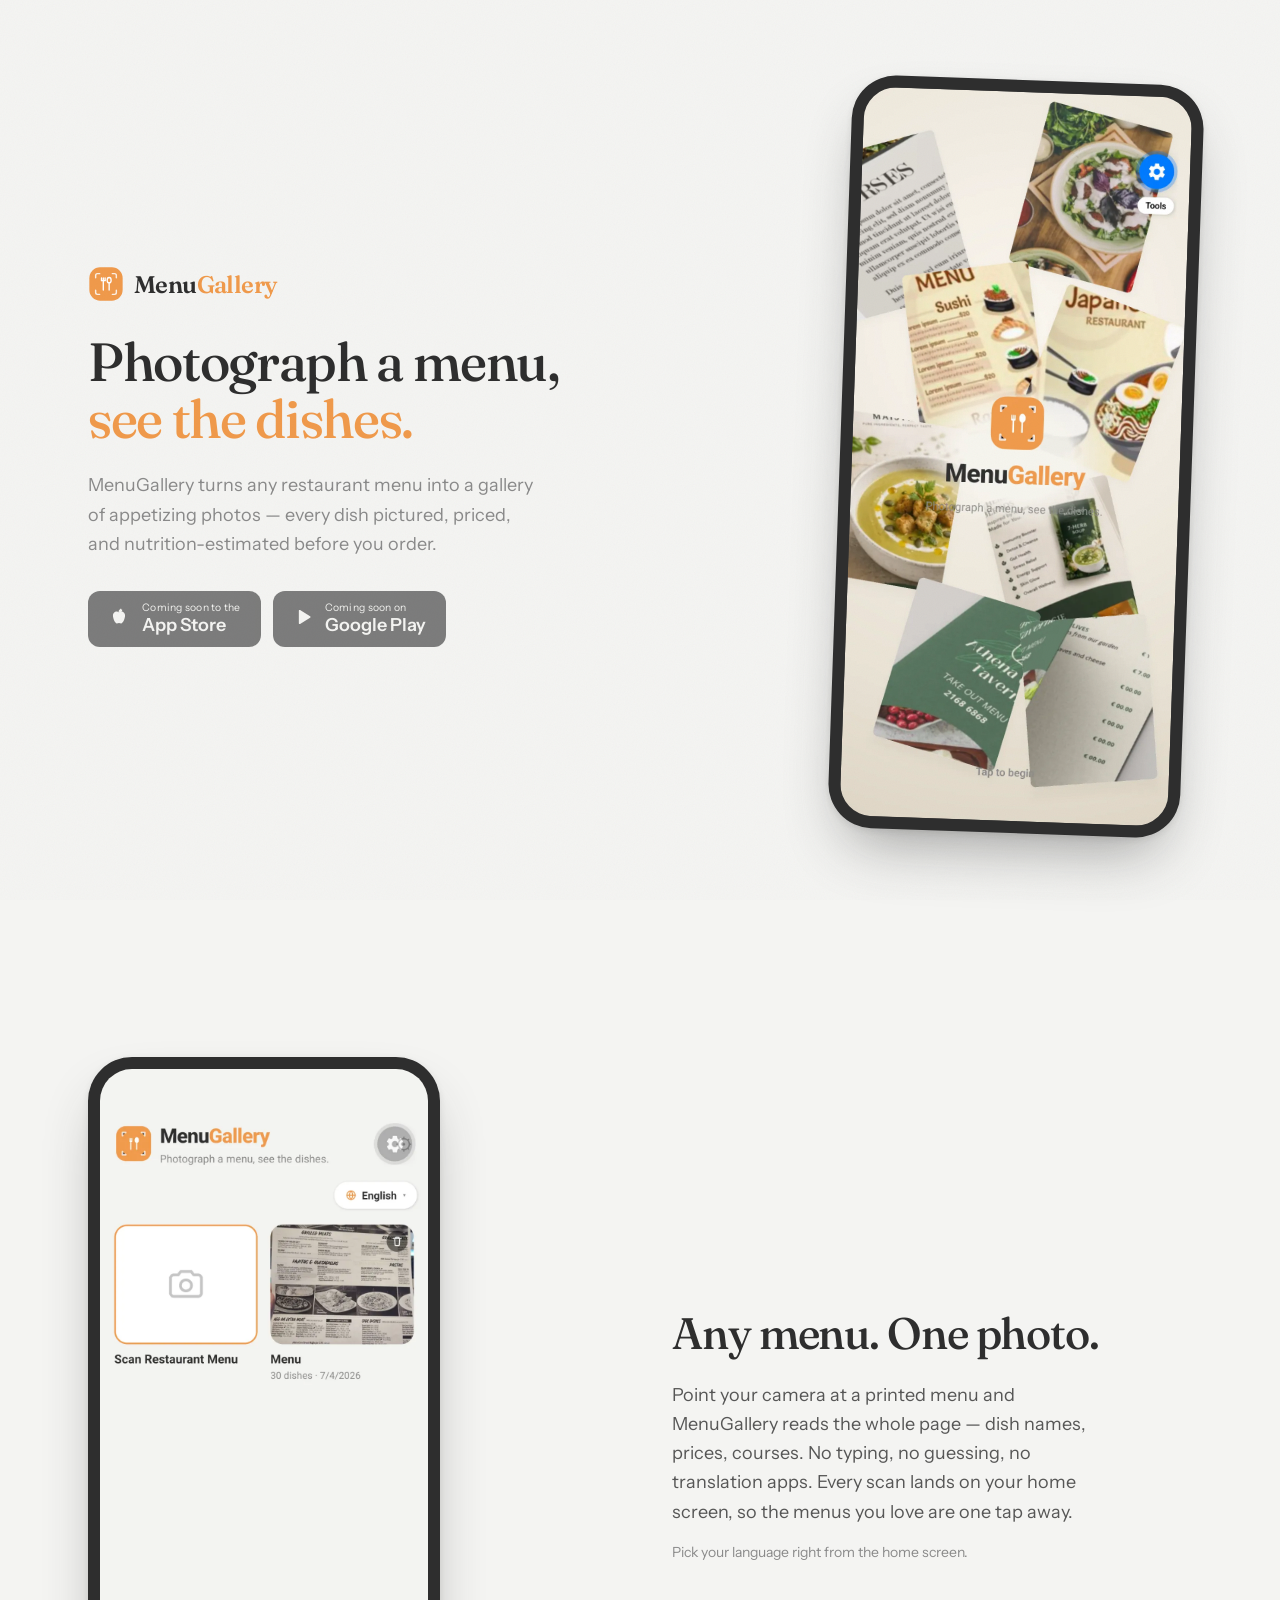
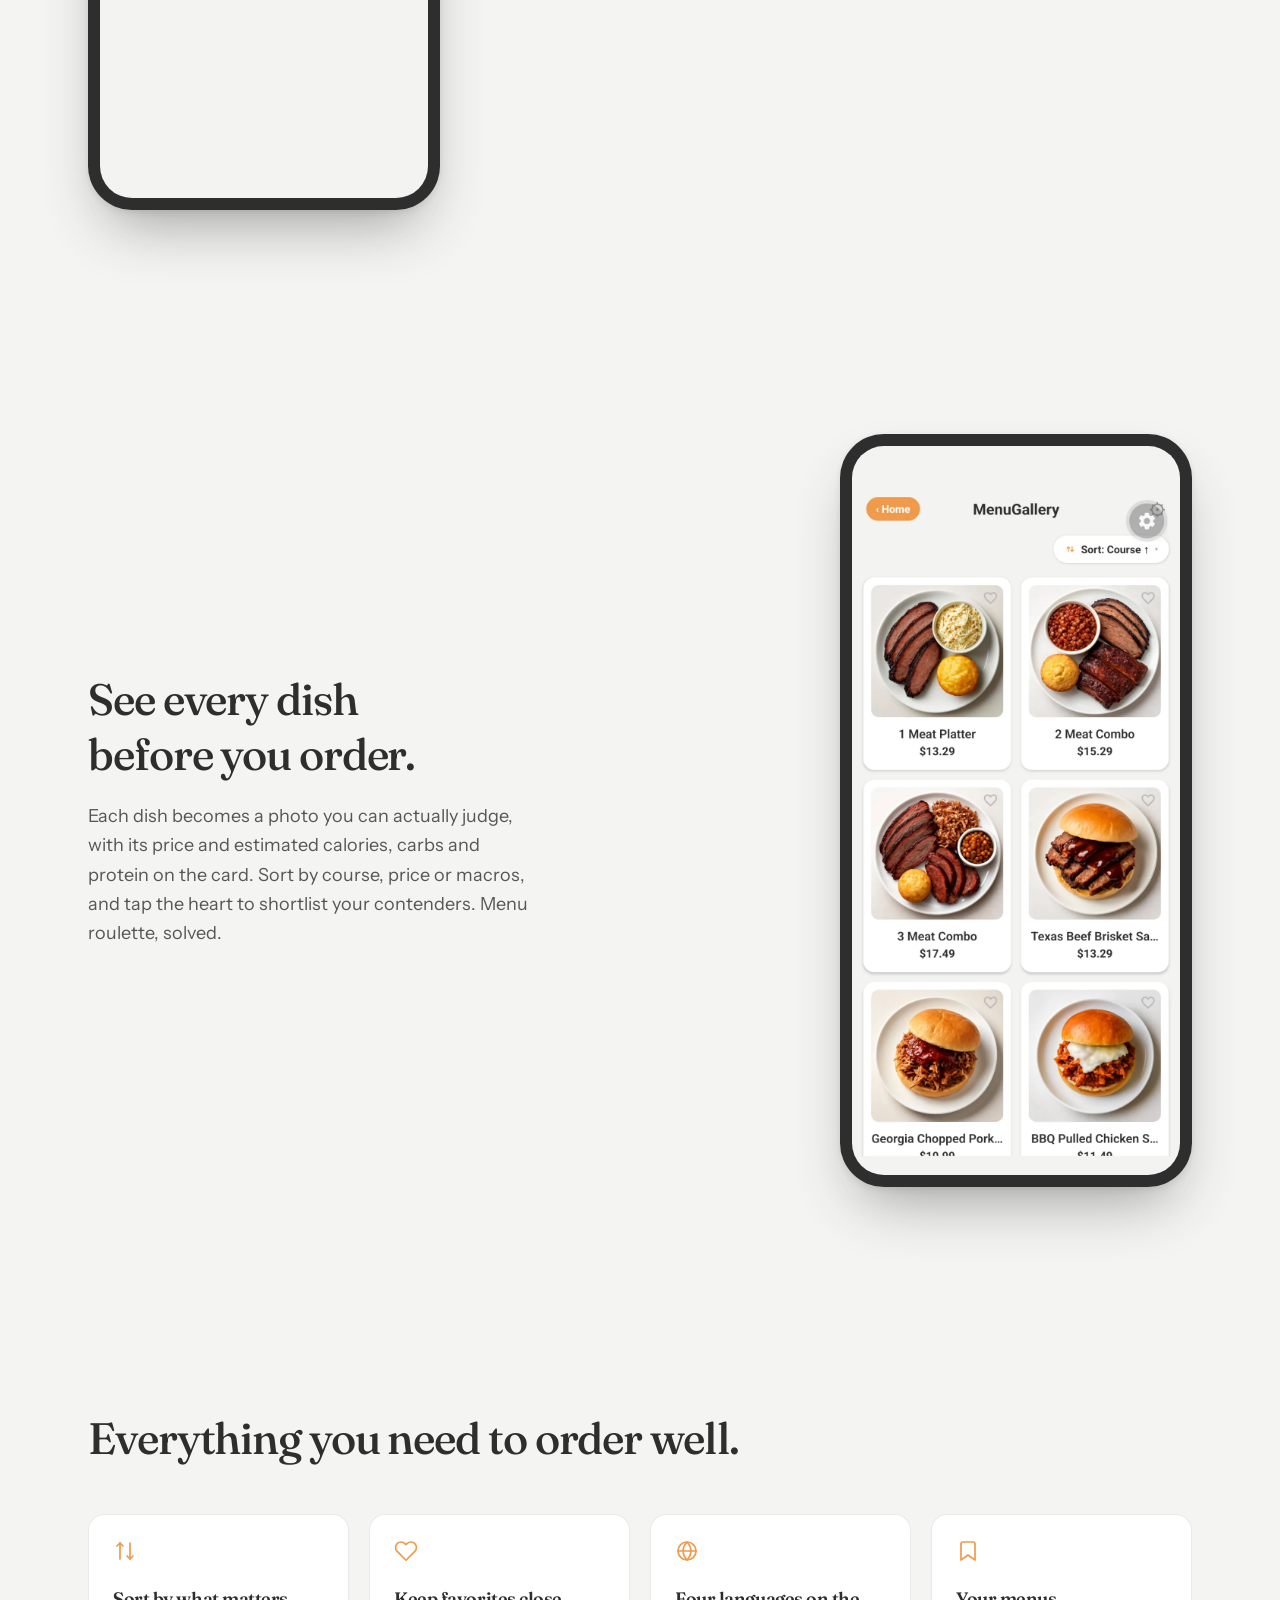
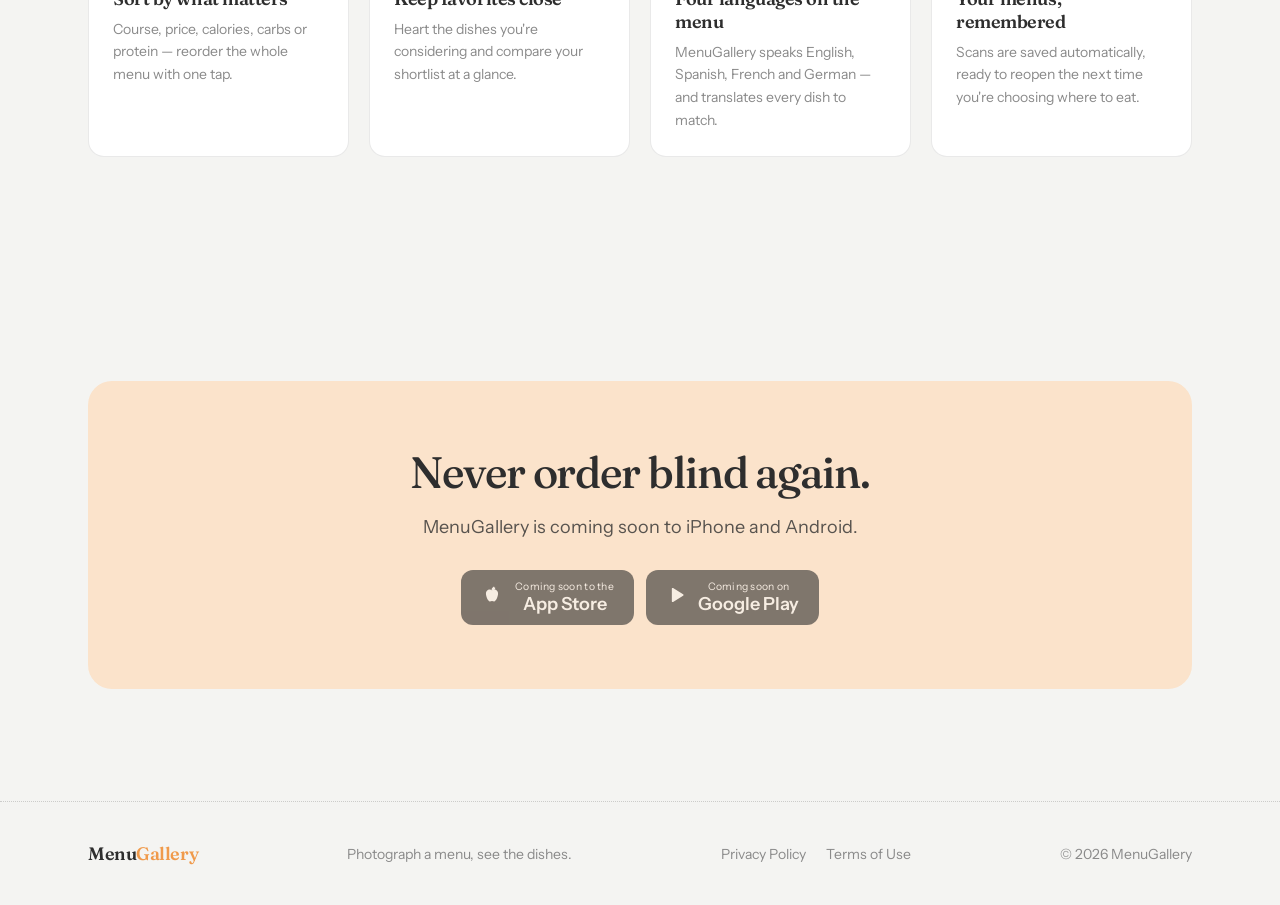
==== index.html @ e60eccbb "init" ====
<!doctype html>
<html lang="en">
<head>
<meta charset="utf-8">
<meta name="viewport" content="width=device-width, initial-scale=1">
<title>MenuGallery — Photograph a menu, see the dishes</title>
<meta name="description" content="MenuGallery reads a photo of any restaurant menu and shows every dish as an appetizing image with prices and estimated calories, carbs and protein. Sort by course, price or macros. Coming soon to the App Store and Google Play.">
<link rel="canonical" href="https://menugallery.app/">
<meta name="theme-color" content="#F4F4F2">
<meta name="color-scheme" content="light">
<link rel="icon" href="/favicon.ico" sizes="32x32">
<link rel="icon" href="/favicon.svg" type="image/svg+xml">
<link rel="apple-touch-icon" href="/apple-touch-icon.png">
<link rel="preload" href="/fonts/fraunces-latin.woff2" as="font" type="font/woff2" crossorigin>
<link rel="preload" href="/fonts/instrument-sans-latin.woff2" as="font" type="font/woff2" crossorigin>
<link rel="stylesheet" href="/styles.css">
<meta property="og:site_name" content="MenuGallery">
<meta property="og:type" content="website">
<meta property="og:locale" content="en_US">
<meta property="og:title" content="MenuGallery — Photograph a menu, see the dishes">
<meta property="og:description" content="MenuGallery reads a photo of any restaurant menu and shows every dish as an appetizing image with prices and estimated calories, carbs and protein. Sort by course, price or macros. Coming soon to the App Store and Google Play.">
<meta property="og:url" content="https://menugallery.app/">
<meta property="og:image" content="https://menugallery.app/og-image.png">
<meta property="og:image:width" content="1200">
<meta property="og:image:height" content="630">
<meta property="og:image:alt" content="MenuGallery — Photograph a menu, see the dishes.">
<meta name="twitter:card" content="summary_large_image">
<meta name="twitter:title" content="MenuGallery — Photograph a menu, see the dishes">
<meta name="twitter:description" content="MenuGallery reads a photo of any restaurant menu and shows every dish as an appetizing image with prices and estimated calories, carbs and protein. Sort by course, price or macros. Coming soon to the App Store and Google Play.">
<meta name="twitter:image" content="https://menugallery.app/og-image.png">
<script src="/main.js" defer></script>
</head>
<body>
<div class="grain" aria-hidden="true"></div>
<main>

  <!-- Hero -->
  <section class="hero">
    <div class="container hero-grid">
      <div>
        <div class="wordmark">
          <svg viewBox="0 0 40 40" aria-hidden="true">
            <rect x="1.5" y="1.5" width="37" height="37" rx="12" fill="#F09A4B" />
            <g stroke="#FFFFFF" stroke-width="1.6" stroke-linecap="round" fill="none" opacity="0.85">
              <path d="M8.5 13v-2.5A2 2 0 0 1 10.5 8.5H13" />
              <path d="M31.5 13v-2.5A2 2 0 0 0 29.5 8.5H27" />
              <path d="M8.5 27v2.5A2 2 0 0 0 10.5 31.5H13" />
              <path d="M31.5 27v2.5A2 2 0 0 1 29.5 31.5H27" />
            </g>
            <g stroke="#FFFFFF" stroke-width="1.5" stroke-linecap="round" stroke-linejoin="round" fill="none">
              <path d="M15 13.2v3" />
              <path d="M17 13.2v3" />
              <path d="M19 13.2v3" />
              <path d="M15 16.2h4" />
              <path d="M17 16.2v10.6" />
              <ellipse cx="23.5" cy="15.8" rx="2.2" ry="3" />
              <path d="M23.5 18.6v8.2" />
            </g>
          </svg>
          <span class="wordmark-text">Menu<span class="wordmark-accent">Gallery</span></span>
        </div>

        <h1 class="hero-title">
          <span>Photograph a menu,</span>
          <span class="hero-title-accent">see the dishes.</span>
        </h1>

        <p class="hero-lede">
          MenuGallery turns any restaurant menu into a gallery of appetizing
          photos — every dish pictured, priced, and nutrition-estimated before
          you order.
        </p>

        <div class="hero-badges">
          <div class="store-badges">
            <div class="badge">
              <span class="badge-glyph">
                <svg viewBox="0 0 24 24" width="22" height="22" fill="currentColor" aria-hidden="true">
                  <path d="M12 7.2c-.9-1-2.2-1.5-3.5-1.1C6.4 6.7 5.2 8.7 5.4 11c.2 3 2.2 8 4.3 8 .9 0 1.4-.5 2.3-.5s1.4.5 2.3.5c2.1 0 4.1-5 4.3-8 .2-2.3-1-4.3-3.1-4.9-1.3-.4-2.6.1-3.5 1.1z" />
                  <path d="M12 7c0-1.6.7-2.9 2-3.5" fill="none" stroke="currentColor" stroke-width="1.3" stroke-linecap="round" />
                  <path d="M12.5 5.1c.7-.9 1.9-1.3 3-1.1.1 1.1-.5 2.2-1.5 2.7-.6.3-1.4.2-2-.2z" />
                </svg>
              </span>
              <span class="badge-lines">
                <span class="badge-small">Coming soon to the</span>
                <span class="badge-big">App Store</span>
              </span>
            </div>
            <div class="badge">
              <span class="badge-glyph">
                <svg viewBox="0 0 24 24" width="20" height="20" fill="currentColor" aria-hidden="true">
                  <path d="M7 4.5v15a1 1 0 0 0 1.5.87l12-7.5a1 1 0 0 0 0-1.74l-12-7.5A1 1 0 0 0 7 4.5z" />
                </svg>
              </span>
              <span class="badge-lines">
                <span class="badge-small">Coming soon on</span>
                <span class="badge-big">Google Play</span>
              </span>
            </div>
          </div>
        </div>
      </div>

      <div class="hero-media" data-reveal="idle">
        <div class="phone phone--tilt">
          <div class="phone-screen">
            <img src="/screenshots/splash.webp" width="864" height="1920" fetchpriority="high" alt="MenuGallery splash screen: the MenuGallery logo over a collage of restaurant menus, with the tagline &quot;Photograph a menu, see the dishes.&quot;">
          </div>
        </div>
      </div>
    </div>
  </section>

  <!-- Story: Any menu. One photo. -->
  <section class="section">
    <div class="container story-grid story--flip">
      <div class="story-text">
        <h2 class="story-title">Any menu. One photo.</h2>
        <p class="story-body">
          Point your camera at a printed menu and MenuGallery reads the whole
          page — dish names, prices, courses. No typing, no guessing, no
          translation apps. Every scan lands on your home screen, so the menus
          you love are one tap away.
        </p>
        <p class="story-caption">Pick your language right from the home screen.</p>
      </div>

      <div class="story-media" data-reveal="idle">
        <div class="phone">
          <div class="phone-screen">
            <img src="/screenshots/home.webp" width="864" height="1920" loading="lazy" decoding="async" alt="MenuGallery home screen with a scan-restaurant-menu button and a previously saved menu of 30 dishes">
          </div>
        </div>
      </div>
    </div>
  </section>

  <!-- Story: See every dish before you order. -->
  <section class="section">
    <div class="container story-grid">
      <div class="story-text">
        <h2 class="story-title">See every dish before you order.</h2>
        <p class="story-body">
          Each dish becomes a photo you can actually judge, with its price and
          estimated calories, carbs and protein on the card. Sort by course,
          price or macros, and tap the heart to shortlist your contenders. Menu
          roulette, solved.
        </p>
      </div>

      <div class="story-media" data-reveal="idle">
        <div class="phone">
          <div class="phone-screen">
            <img src="/screenshots/results.webp" width="864" height="1920" loading="lazy" decoding="async" alt="MenuGallery results screen: a grid of dishes from a scanned menu, each with an appetizing photo, name and price">
          </div>
        </div>
      </div>
    </div>
  </section>

  <!-- Features -->
  <section class="section">
    <div class="container">
      <h2 class="section-title section-title--narrow">Everything you need to order well.</h2>

      <div class="feature-grid">
        <div class="feature-reveal" data-reveal="idle">
          <div class="feature-card">
            <div class="feature-icon">
              <svg viewBox="0 0 24 24" width="24" height="24" fill="none" stroke="currentColor" stroke-width="1.7" stroke-linecap="round" stroke-linejoin="round" aria-hidden="true">
                <path d="M7 20V4" />
                <path d="M4 7l3-3 3 3" />
                <path d="M17 4v16" />
                <path d="M14 17l3 3 3-3" />
              </svg>
            </div>
            <h3>Sort by what matters</h3>
            <p>Course, price, calories, carbs or protein — reorder the whole menu with one tap.</p>
          </div>
        </div>

        <div class="feature-reveal" data-reveal="idle" style="transition-delay:100ms">
          <div class="feature-card">
            <div class="feature-icon">
              <svg viewBox="0 0 24 24" width="24" height="24" fill="none" stroke="currentColor" stroke-width="1.7" stroke-linecap="round" stroke-linejoin="round" aria-hidden="true">
                <path d="M20.84 4.61a5.5 5.5 0 0 0-7.78 0L12 5.67l-1.06-1.06a5.5 5.5 0 1 0-7.78 7.78l1.06 1.06L12 21.23l7.78-7.78 1.06-1.06a5.5 5.5 0 0 0 0-7.78z" />
              </svg>
            </div>
            <h3>Keep favorites close</h3>
            <p>Heart the dishes you're considering and compare your shortlist at a glance.</p>
          </div>
        </div>

        <div class="feature-reveal" data-reveal="idle" style="transition-delay:200ms">
          <div class="feature-card">
            <div class="feature-icon">
              <svg viewBox="0 0 24 24" width="24" height="24" fill="none" stroke="currentColor" stroke-width="1.7" stroke-linecap="round" stroke-linejoin="round" aria-hidden="true">
                <circle cx="12" cy="12" r="9" />
                <path d="M3 12h18" />
                <path d="M12 3c2.5 2.6 3.9 5.7 3.9 9s-1.4 6.4-3.9 9c-2.5-2.6-3.9-5.7-3.9-9S9.5 5.6 12 3z" />
              </svg>
            </div>
            <h3>Four languages on the menu</h3>
            <p>MenuGallery speaks English, Spanish, French and German — and translates every dish to match.</p>
          </div>
        </div>

        <div class="feature-reveal" data-reveal="idle" style="transition-delay:300ms">
          <div class="feature-card">
            <div class="feature-icon">
              <svg viewBox="0 0 24 24" width="24" height="24" fill="none" stroke="currentColor" stroke-width="1.7" stroke-linecap="round" stroke-linejoin="round" aria-hidden="true">
                <path d="M19 21l-7-5-7 5V5a2 2 0 0 1 2-2h10a2 2 0 0 1 2 2z" />
              </svg>
            </div>
            <h3>Your menus, remembered</h3>
            <p>Scans are saved automatically, ready to reopen the next time you're choosing where to eat.</p>
          </div>
        </div>
      </div>
    </div>
  </section>

  <!-- CTA -->
  <section class="section">
    <div class="container">
      <div data-reveal="idle">
        <div class="cta-band">
          <h2 class="section-title">Never order blind again.</h2>
          <p class="cta-sub">MenuGallery is coming soon to iPhone and Android.</p>
          <div class="cta-badges">
            <div class="store-badges store-badges--center">
              <div class="badge">
                <span class="badge-glyph">
                  <svg viewBox="0 0 24 24" width="22" height="22" fill="currentColor" aria-hidden="true">
                    <path d="M12 7.2c-.9-1-2.2-1.5-3.5-1.1C6.4 6.7 5.2 8.7 5.4 11c.2 3 2.2 8 4.3 8 .9 0 1.4-.5 2.3-.5s1.4.5 2.3.5c2.1 0 4.1-5 4.3-8 .2-2.3-1-4.3-3.1-4.9-1.3-.4-2.6.1-3.5 1.1z" />
                    <path d="M12 7c0-1.6.7-2.9 2-3.5" fill="none" stroke="currentColor" stroke-width="1.3" stroke-linecap="round" />
                    <path d="M12.5 5.1c.7-.9 1.9-1.3 3-1.1.1 1.1-.5 2.2-1.5 2.7-.6.3-1.4.2-2-.2z" />
                  </svg>
                </span>
                <span class="badge-lines">
                  <span class="badge-small">Coming soon to the</span>
                  <span class="badge-big">App Store</span>
                </span>
              </div>
              <div class="badge">
                <span class="badge-glyph">
                  <svg viewBox="0 0 24 24" width="20" height="20" fill="currentColor" aria-hidden="true">
                    <path d="M7 4.5v15a1 1 0 0 0 1.5.87l12-7.5a1 1 0 0 0 0-1.74l-12-7.5A1 1 0 0 0 7 4.5z" />
                  </svg>
                </span>
                <span class="badge-lines">
                  <span class="badge-small">Coming soon on</span>
                  <span class="badge-big">Google Play</span>
                </span>
              </div>
            </div>
          </div>
        </div>
      </div>
    </div>
  </section>

  <footer class="site-footer">
    <div class="container footer-row">
      <span class="brand">Menu<span class="wordmark-accent">Gallery</span></span>
      <span class="footer-note">Photograph a menu, see the dishes.</span>
      <nav class="footer-nav">
        <a href="/privacy.html">Privacy Policy</a>
        <a href="/terms.html">Terms of Use</a>
      </nav>
      <span class="footer-note">© 2026 MenuGallery</span>
    </div>
  </footer>

</main>
</body>
</html>
---- styles.css ----
/* MenuGallery — flat stylesheet
   Mobile-first. Breakpoints: sm 640px / md 768px / lg 1024px.
   Order: @font-face -> :root -> base -> motifs -> layout -> components. */

/* ---------- @font-face ---------- */
@font-face {
  font-family: "Fraunces";
  src: url("/fonts/fraunces-latin.woff2") format("woff2");
  font-weight: 100 900;
  font-style: normal;
  font-display: swap;
}
@font-face {
  font-family: "Instrument Sans";
  src: url("/fonts/instrument-sans-latin.woff2") format("woff2");
  font-weight: 400 700;
  font-style: normal;
  font-display: swap;
}

/* ---------- :root ---------- */
:root {
  --paper: #F4F4F2;
  --ink: #2E2E2E;
  --ink-muted: #8A8A8A;
  --accent: #F09A4B;
  --accent-soft: #FBE3CB;
  --card: #FFFFFF;
  --font-display: "Fraunces", Georgia, serif;
  --font-sans: "Instrument Sans", system-ui, sans-serif;
  --ease-out: cubic-bezier(0.22, 1, 0.36, 1);
  --radius-card: 1rem;
  --radius-band: 1.5rem;
  --radius-phone: 2.75rem;
  --container: 72rem;
}

/* ---------- base ---------- */
*,
*::before,
*::after {
  box-sizing: border-box;
}
* {
  margin: 0;
}
body {
  background: var(--paper);
  color: var(--ink);
  font-family: var(--font-sans);
  -webkit-font-smoothing: antialiased;
}
img {
  max-width: 100%;
}

/* ---------- motifs (ported from globals.css) ---------- */

/* Paper grain — fixed full-viewport SVG noise overlay, zero external assets */
.grain {
  position: fixed;
  inset: 0;
  z-index: 100;
  pointer-events: none;
  opacity: 0.045;
  mix-blend-mode: multiply;
  background-image: url("data:image/svg+xml,%3Csvg xmlns='http://www.w3.org/2000/svg' width='160' height='160'%3E%3Cfilter id='g'%3E%3CfeTurbulence type='fractalNoise' baseFrequency='0.9' numOctaves='2' stitchTiles='stitch'/%3E%3C/filter%3E%3Crect width='160' height='160' filter='url(%23g)'/%3E%3C/svg%3E");
  background-size: 160px 160px;
}

/* Menu price-leader — the recurring dotted rule threading name to price */
.dot-leader {
  flex: 1 1 3rem;
  margin-inline: 0.6rem;
  align-self: flex-end;
  height: 3px;
  transform: translateY(-0.35em);
  background-image: radial-gradient(circle, currentColor 1.5px, transparent 1.5px);
  background-size: 12px 3px;
  background-repeat: repeat-x;
}

/* Reveal-on-scroll states (driven by main.js) */
[data-reveal] {
  transition: opacity 0.6s cubic-bezier(0.22, 1, 0.36, 1),
    transform 0.6s cubic-bezier(0.22, 1, 0.36, 1);
}
[data-reveal="pending"] {
  opacity: 0;
  transform: translateY(16px);
}

@media (prefers-reduced-motion: reduce) {
  [data-reveal] {
    transition: none;
  }
  [data-reveal="pending"] {
    opacity: 1;
    transform: none;
  }
}

/* Smooth scroll, but only when motion is welcome */
@media (prefers-reduced-motion: no-preference) {
  html {
    scroll-behavior: smooth;
  }
}

::selection {
  background-color: var(--accent-soft);
  color: var(--ink);
}

/* ---------- layout ---------- */
.container {
  max-width: var(--container);
  margin-inline: auto;
  padding-inline: 1.5rem;
}

.section {
  padding-block: 5rem;
}
@media (min-width: 768px) {
  .section {
    padding-block: 7rem;
  }
}

.hero {
  padding: 3.5rem 0 5rem;
}
@media (min-width: 768px) {
  .hero {
    padding: 5rem 0 7rem;
  }
}

.hero-grid {
  display: grid;
  align-items: center;
  gap: 3rem;
}
@media (min-width: 1024px) {
  .hero-grid {
    grid-template-columns: 1fr 1fr;
    gap: 4rem;
  }
}

.story-grid {
  display: grid;
  align-items: center;
  gap: 3rem;
}
@media (min-width: 768px) {
  .story-grid {
    grid-template-columns: 1fr 1fr;
    gap: 4rem;
  }
}

/* ---------- components ---------- */

/* Wordmark (hero) */
.wordmark {
  display: flex;
  align-items: center;
  gap: 0.625rem;
}
.wordmark svg {
  display: block;
  width: 2.25rem;
  height: 2.25rem;
}
.wordmark-text {
  font-family: var(--font-display);
  font-size: 1.5rem;
  font-weight: 600;
  letter-spacing: -0.025em;
}
.wordmark-accent {
  color: var(--accent);
}

/* Brand (footer + legal header) */
.brand {
  font-family: var(--font-display);
  font-size: 1.125rem;
  font-weight: 600;
  letter-spacing: -0.025em;
  color: var(--ink);
  text-decoration: none;
}

/* Hero copy */
.hero-title {
  margin-top: 2rem;
  font-family: var(--font-display);
  font-size: clamp(2.25rem, 4.2vw, 3.5rem);
  line-height: 1.05;
  font-weight: 500;
  letter-spacing: -0.025em;
  color: var(--ink);
}
.hero-title span {
  display: block;
}
.hero-title-accent {
  color: var(--accent);
}
.hero-lede {
  margin-top: 1.5rem;
  max-width: 28rem;
  font-size: 1.125rem;
  line-height: 1.625;
  color: var(--ink-muted);
}
.hero-badges {
  margin-top: 2rem;
}
.hero-media {
  display: flex;
  justify-content: center;
}
@media (min-width: 1024px) {
  .hero-media {
    justify-content: flex-end;
  }
}

/* Store badges */
.store-badges {
  display: flex;
  flex-wrap: wrap;
  gap: 0.75rem;
}
.store-badges--center {
  justify-content: center;
}
.badge {
  display: flex;
  align-items: center;
  gap: 0.75rem;
  border-radius: 0.75rem;
  background: var(--ink);
  color: var(--paper);
  padding: 0.625rem 1.25rem;
  opacity: 0.6;
  user-select: none;
}
.badge-glyph {
  flex-shrink: 0;
}
.badge-lines {
  display: flex;
  flex-direction: column;
  line-height: 1.25;
}
.badge-small {
  font-family: var(--font-sans);
  font-size: 0.65rem;
  letter-spacing: 0.025em;
}
.badge-big {
  font-family: var(--font-sans);
  font-size: 1.125rem;
  font-weight: 600;
}

/* Phone frame */
.phone {
  width: 17rem;
  border-radius: 2.75rem;
  background: var(--ink);
  padding: 0.75rem;
  box-shadow: 0 2px 6px rgba(46, 46, 46, 0.10),
    0 30px 60px -20px rgba(46, 46, 46, 0.45);
}
@media (min-width: 640px) {
  .phone {
    width: 19rem;
  }
}
@media (min-width: 1024px) {
  .phone {
    width: 22rem;
  }
}
@media (min-width: 640px) {
  .phone--tilt {
    transform: rotate(2deg);
  }
}
.phone-screen {
  overflow: hidden;
  border-radius: 2rem;
  background: var(--card);
}
.phone-screen img {
  width: 100%;
  height: auto;
  display: block;
}

/* Story sections */
.story-media {
  display: flex;
  justify-content: center;
}
@media (min-width: 768px) {
  .story-media {
    justify-content: flex-end;
  }
  .story--flip .story-text {
    order: 2;
  }
  .story--flip .story-media {
    order: 1;
    justify-content: flex-start;
  }
}
.story-title,
.section-title {
  font-family: var(--font-display);
  font-size: clamp(1.9rem, 4vw, 2.75rem);
  line-height: 1.25;
  font-weight: 500;
  letter-spacing: -0.025em;
  color: var(--ink);
  text-wrap: balance;
}
.section-title--narrow {
  max-width: 42rem;
}
.story-body {
  margin-top: 1.25rem;
  max-width: 28rem;
  font-size: 1.125rem;
  line-height: 1.625;
  color: rgba(46, 46, 46, 0.8);
}
.story-caption {
  margin-top: 1rem;
  font-size: 0.875rem;
  color: var(--ink-muted);
}

/* Eyebrow (legal pages) */
.eyebrow {
  font-size: 0.75rem;
  text-transform: uppercase;
  letter-spacing: 0.25em;
  color: var(--ink-muted);
}

/* Features */
.feature-grid {
  margin-top: 3rem;
  display: grid;
  gap: 1.25rem;
}
@media (min-width: 640px) {
  .feature-grid {
    grid-template-columns: repeat(2, 1fr);
  }
}
@media (min-width: 1024px) {
  .feature-grid {
    grid-template-columns: repeat(4, 1fr);
  }
}
.feature-reveal {
  height: 100%;
}
.feature-card {
  display: flex;
  flex-direction: column;
  height: 100%;
  border-radius: 1rem;
  border: 1px solid rgba(46, 46, 46, 0.1);
  background: var(--card);
  padding: 1.5rem;
}
.feature-icon {
  color: var(--accent);
}
.feature-card h3 {
  margin-top: 1.25rem;
  font-family: var(--font-display);
  font-size: 1.125rem;
  font-weight: 600;
  letter-spacing: -0.025em;
  color: var(--ink);
}
.feature-card p {
  margin-top: 0.5rem;
  font-size: 0.875rem;
  line-height: 1.625;
  color: var(--ink-muted);
}

/* CTA band */
.cta-band {
  border-radius: 1.5rem;
  background: var(--accent-soft);
  padding: 3.5rem 2rem;
  text-align: center;
}
@media (min-width: 768px) {
  .cta-band {
    padding-block: 4rem;
  }
}
.cta-sub {
  margin-top: 1rem;
  font-size: 1.125rem;
  color: rgba(46, 46, 46, 0.8);
}
.cta-badges {
  margin-top: 2rem;
  display: flex;
  justify-content: center;
}

/* Footer */
.site-footer {
  border-top: 1px dotted rgba(46, 46, 46, 0.2);
}
.footer-row {
  display: flex;
  flex-direction: column;
  gap: 1rem;
  padding-block: 2.5rem;
}
@media (min-width: 640px) {
  .footer-row {
    flex-direction: row;
    align-items: center;
    justify-content: space-between;
  }
}
.footer-note {
  font-size: 0.875rem;
  color: var(--ink-muted);
}
.footer-nav {
  display: flex;
  gap: 1.25rem;
  font-size: 0.875rem;
}
.footer-nav a {
  color: var(--ink-muted);
  text-decoration: none;
  transition: color 0.15s;
}
.footer-nav a:hover {
  color: var(--ink);
}

/* ---------- legal pages (privacy / terms) ---------- */
.legal-header {
  border-bottom: 1px dotted rgba(46, 46, 46, 0.2);
}
.legal-header .container {
  padding-block: 1.5rem;
}
.legal {
  max-width: 42rem;
  margin-inline: auto;
  padding: 4rem 1.5rem;
}
@media (min-width: 768px) {
  .legal {
    padding-block: 6rem;
  }
}
.legal h1 {
  margin-top: 0.75rem;
  font-family: var(--font-display);
  font-size: 2.25rem;
  font-weight: 600;
  letter-spacing: -0.025em;
}
@media (min-width: 768px) {
  .legal h1 {
    font-size: 3rem;
  }
}
.legal h2 {
  margin: 3rem 0 1rem;
  font-family: var(--font-display);
  font-size: 1.5rem;
  font-weight: 600;
  letter-spacing: -0.025em;
  color: var(--ink);
}
.legal p,
.legal ul {
  margin-bottom: 1rem;
  color: rgba(46, 46, 46, 0.8);
  line-height: 1.625;
}
.legal ul {
  list-style: disc;
  padding-left: 1.25rem;
}
.legal li + li {
  margin-top: 0.5rem;
}
.legal strong {
  color: var(--ink);
}
.legal a {
  color: var(--accent);
  text-decoration: underline;
  text-underline-offset: 2px;
}
.legal a:hover {
  text-decoration: none;
}
.legal-meta {
  margin-top: 1rem;
  display: flex;
  align-items: baseline;
  font-size: 0.875rem;
  color: var(--ink-muted);
}
.legal-intro {
  margin-top: 2.5rem;
}
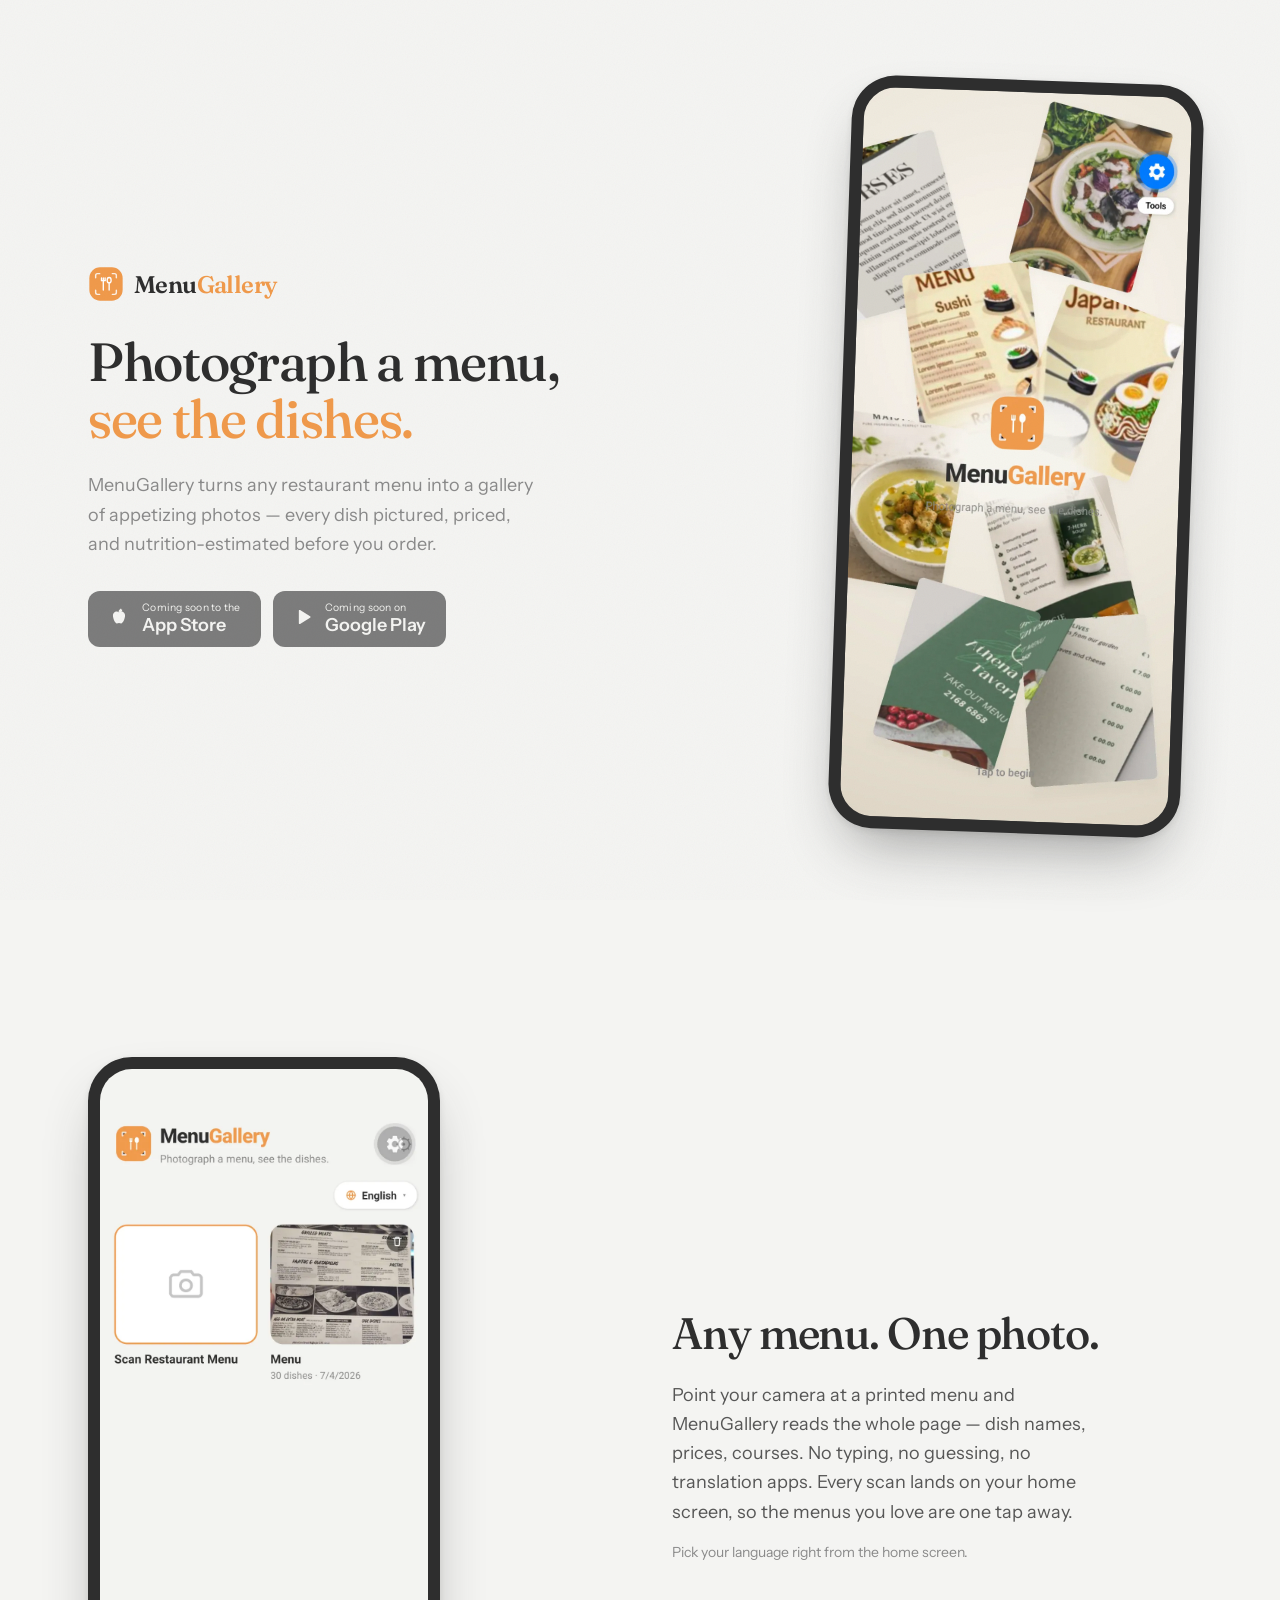
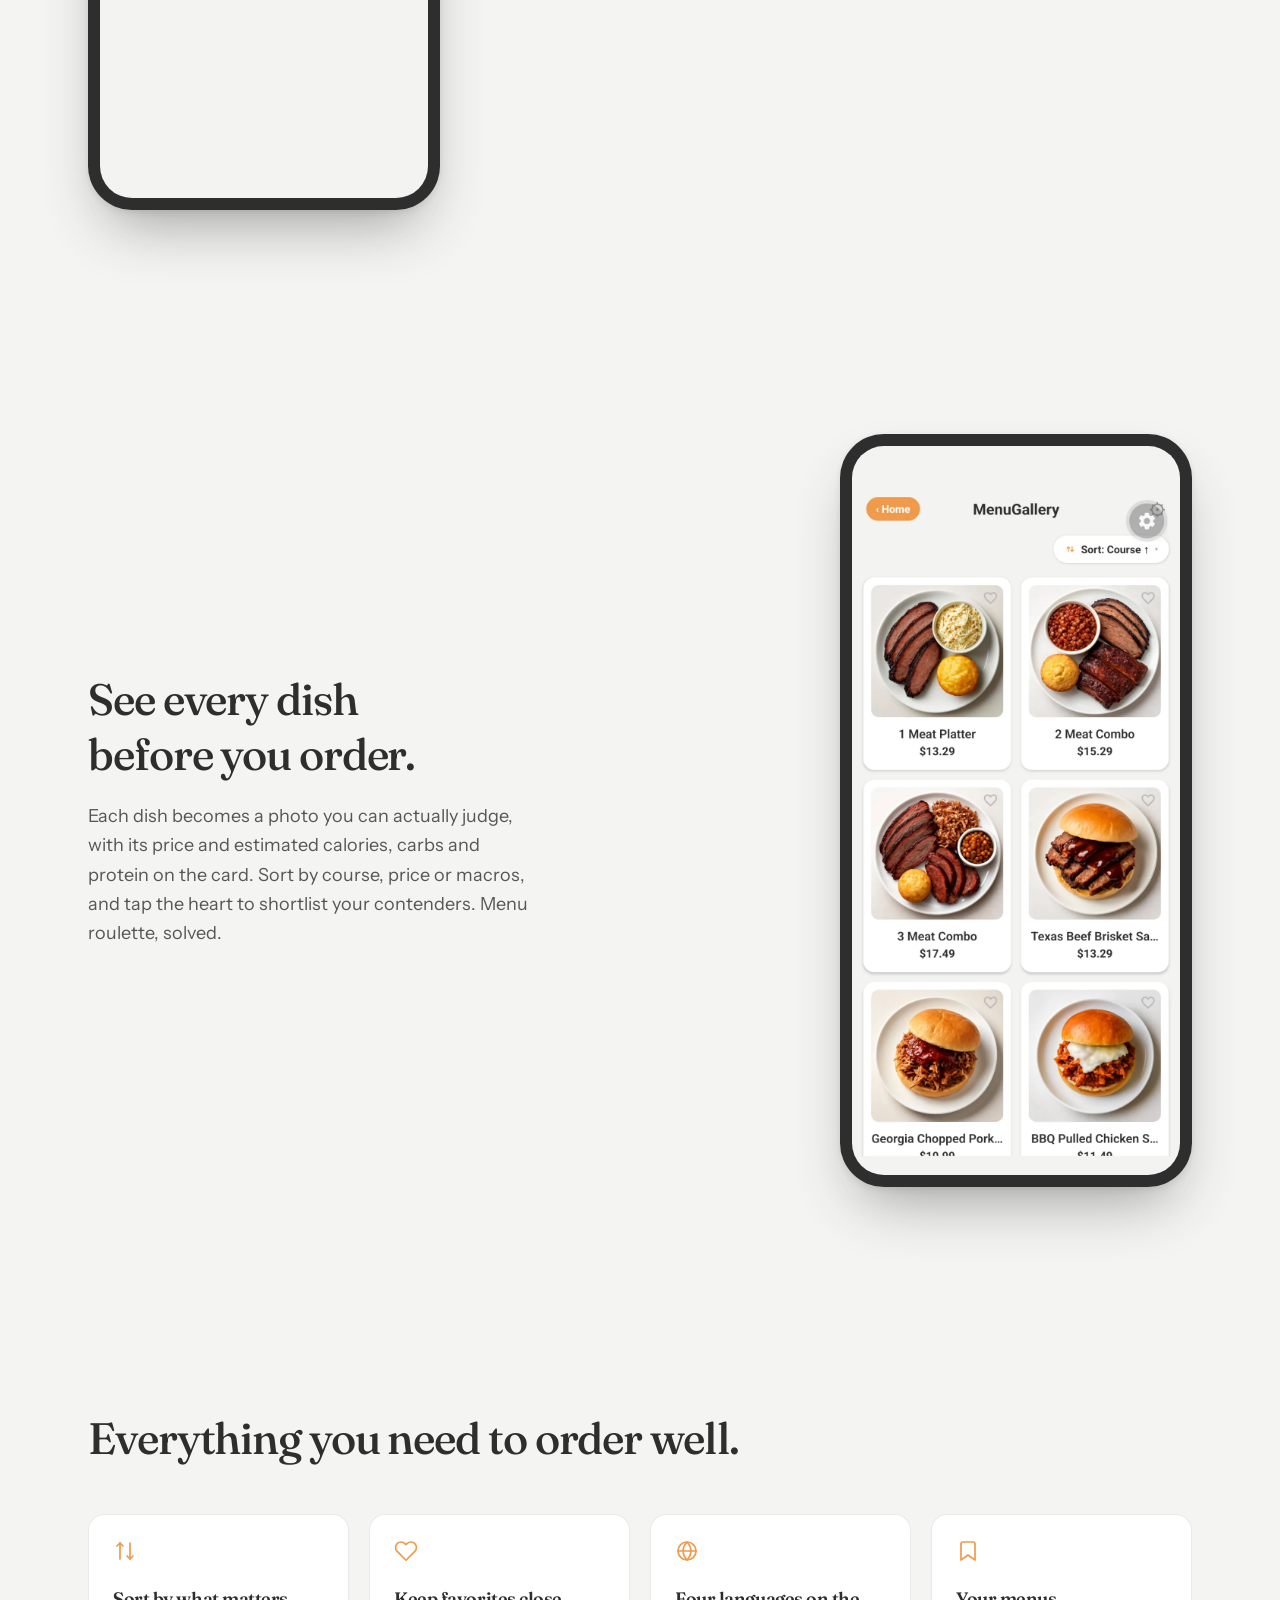
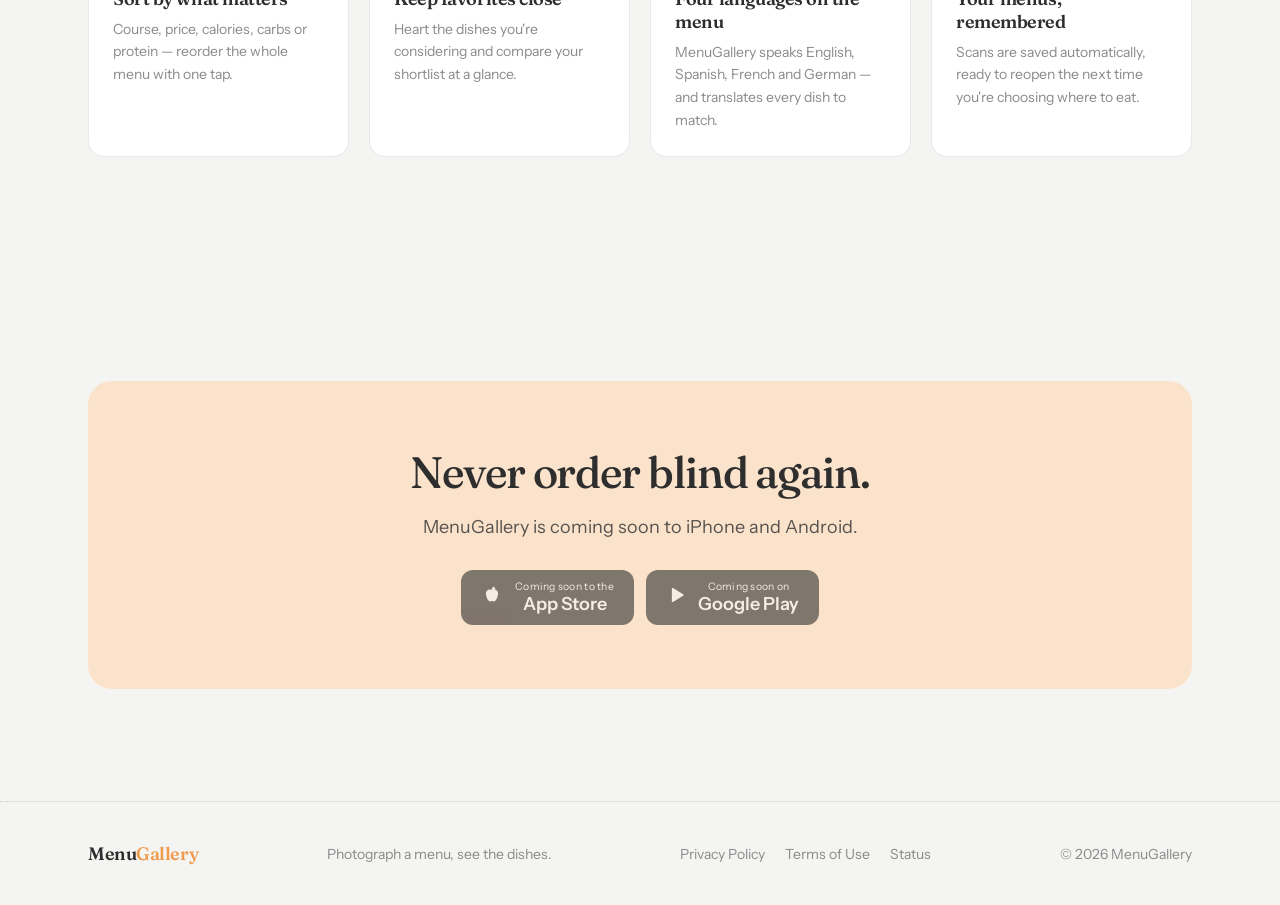
==== commit 9f969d47: "status pages" ====
--- a/index.html
+++ b/index.html
@@ -267,6 +267,7 @@
       <nav class="footer-nav">
         <a href="/privacy.html">Privacy Policy</a>
         <a href="/terms.html">Terms of Use</a>
+        <a href="/status.html">Status</a>
       </nav>
       <span class="footer-note">© 2026 MenuGallery</span>
     </div>
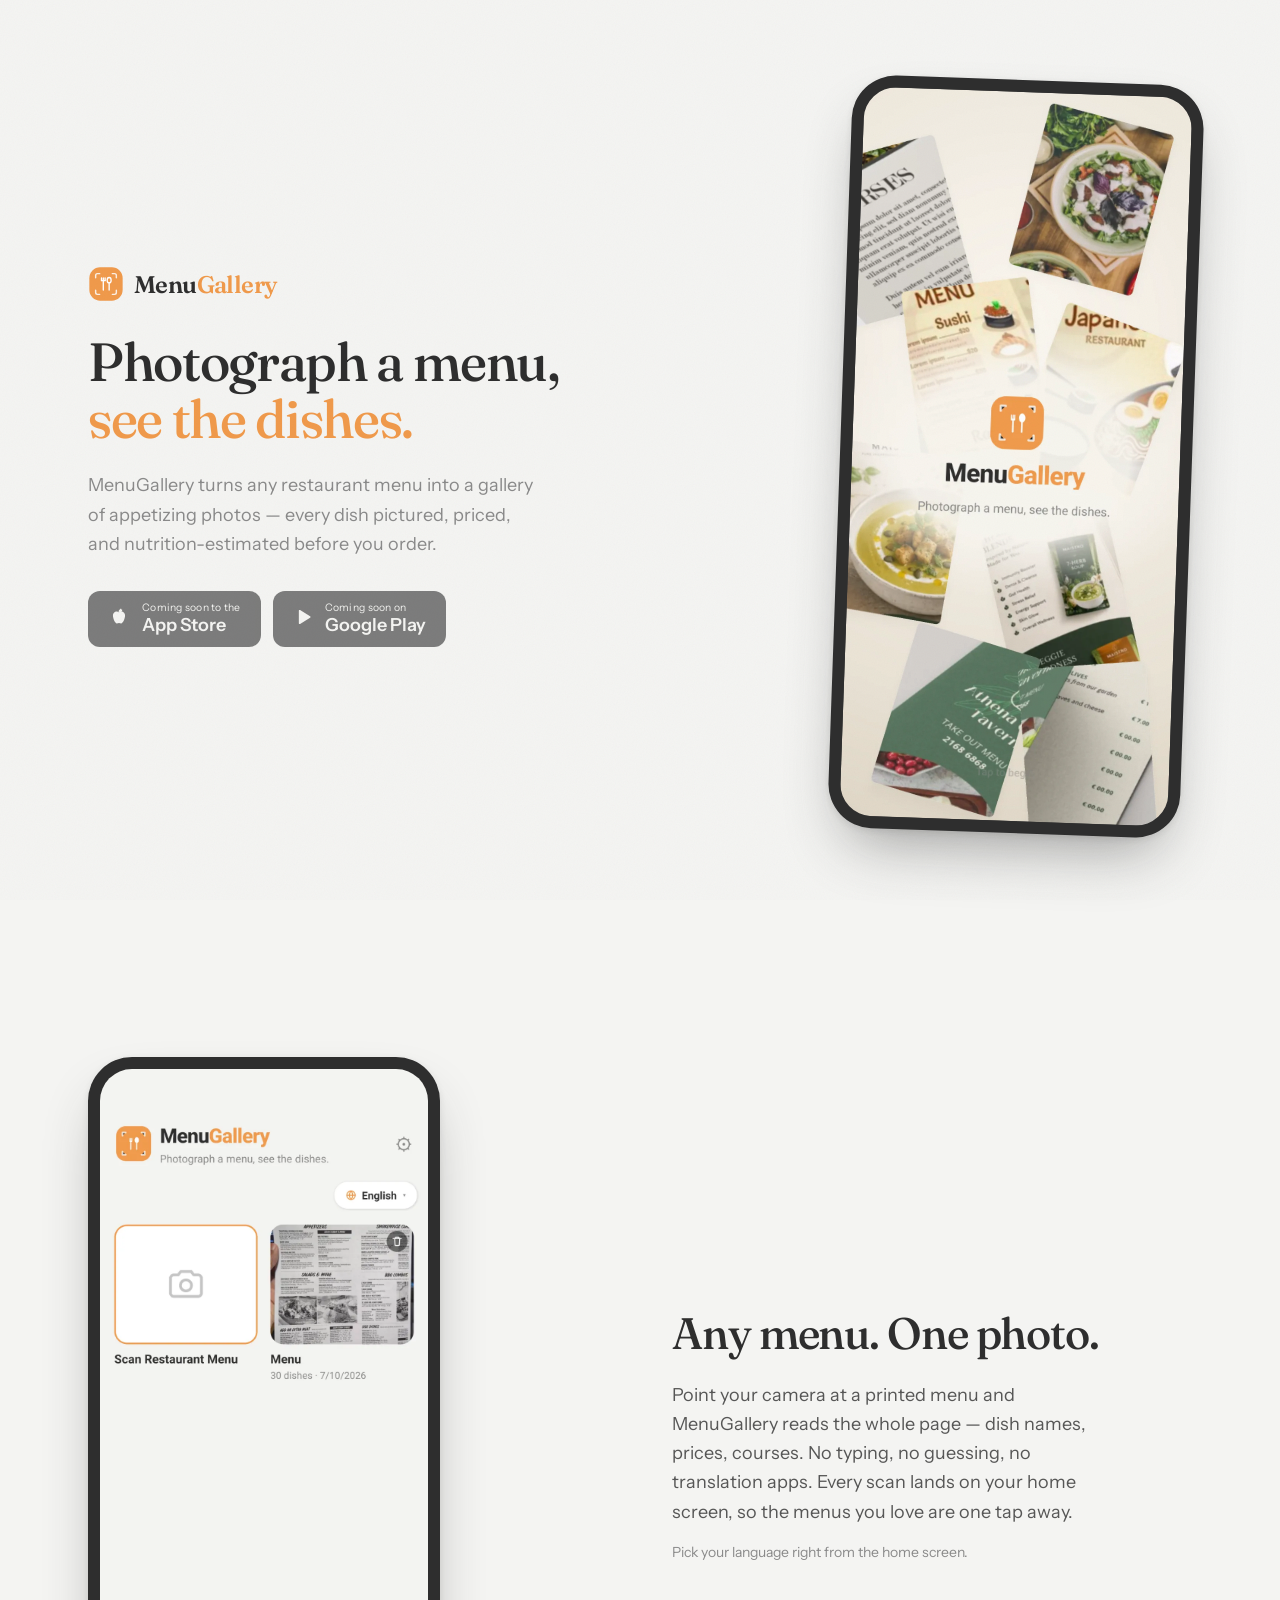
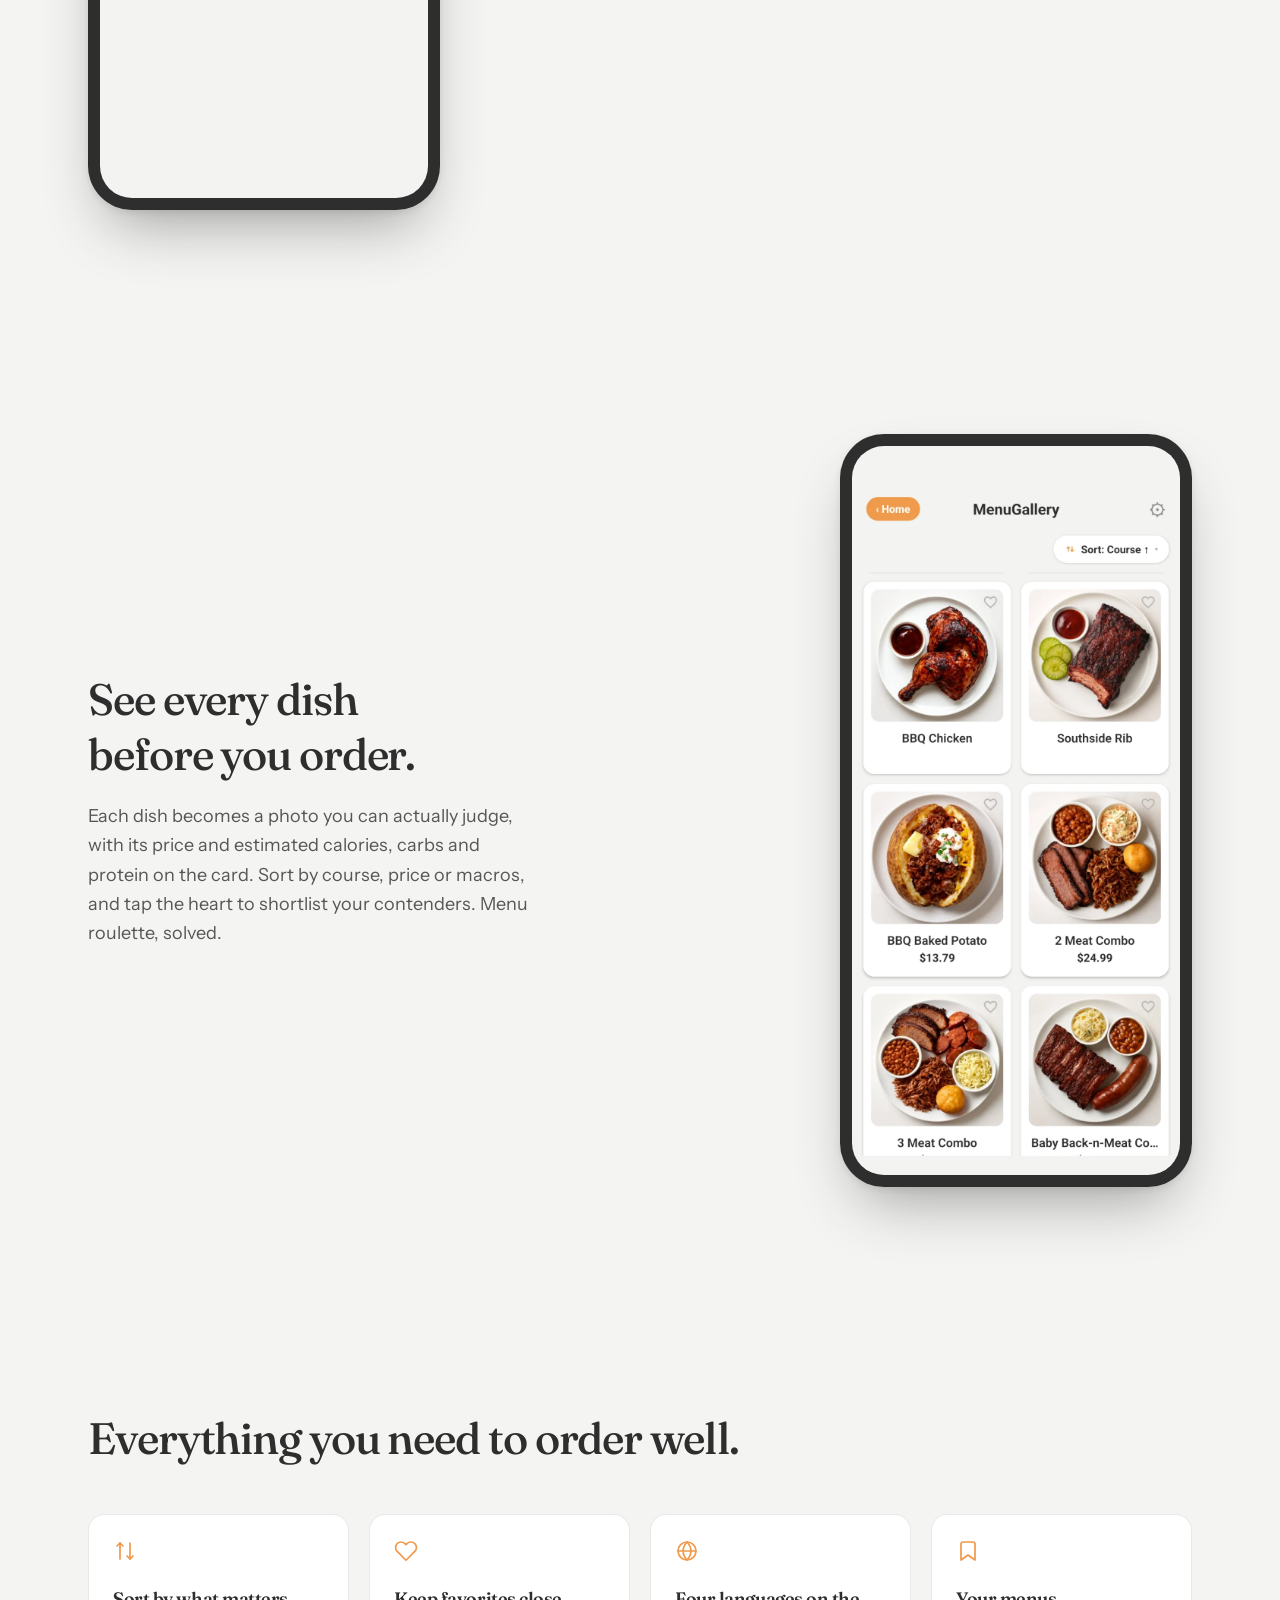
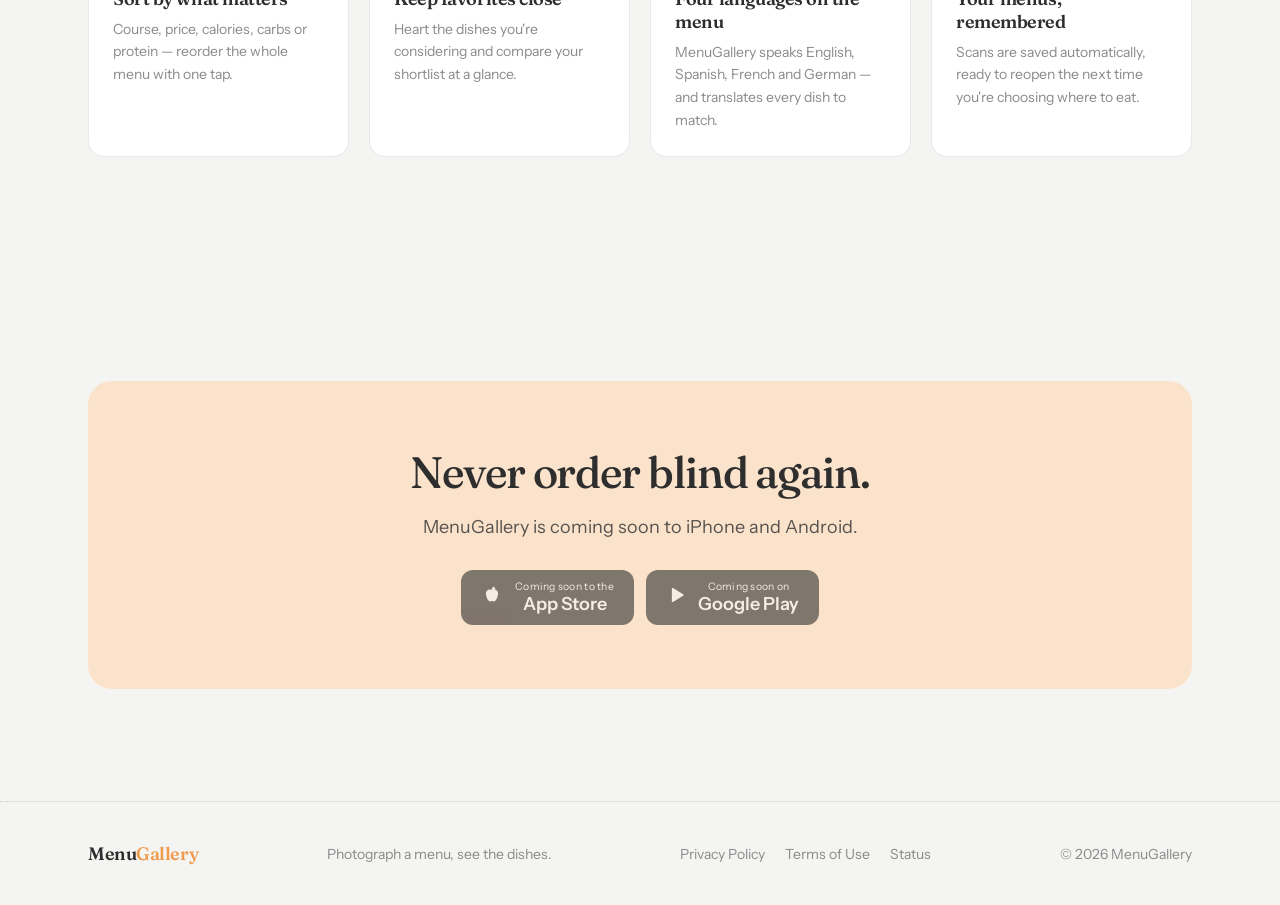
==== commit 8014372b: "better screen shots" ====
--- a/index.html
+++ b/index.html
@@ -104,7 +104,7 @@
       <div class="hero-media" data-reveal="idle">
         <div class="phone phone--tilt">
           <div class="phone-screen">
-            <img src="/screenshots/splash.webp" width="864" height="1920" fetchpriority="high" alt="MenuGallery splash screen: the MenuGallery logo over a collage of restaurant menus, with the tagline &quot;Photograph a menu, see the dishes.&quot;">
+            <img src="/screenshots/splash-v2.webp" width="864" height="1920" fetchpriority="high" alt="MenuGallery splash screen: the MenuGallery logo over a collage of restaurant menus, with the tagline &quot;Photograph a menu, see the dishes.&quot;">
           </div>
         </div>
       </div>
@@ -128,7 +128,7 @@
       <div class="story-media" data-reveal="idle">
         <div class="phone">
           <div class="phone-screen">
-            <img src="/screenshots/home.webp" width="864" height="1920" loading="lazy" decoding="async" alt="MenuGallery home screen with a scan-restaurant-menu button and a previously saved menu of 30 dishes">
+            <img src="/screenshots/home-v2.webp" width="864" height="1920" loading="lazy" decoding="async" alt="MenuGallery home screen with a scan-restaurant-menu button and a previously saved menu of 30 dishes">
           </div>
         </div>
       </div>
@@ -151,7 +151,7 @@
       <div class="story-media" data-reveal="idle">
         <div class="phone">
           <div class="phone-screen">
-            <img src="/screenshots/results.webp" width="864" height="1920" loading="lazy" decoding="async" alt="MenuGallery results screen: a grid of dishes from a scanned menu, each with an appetizing photo, name and price">
+            <img src="/screenshots/results-v2.webp" width="864" height="1920" loading="lazy" decoding="async" alt="MenuGallery results screen: a grid of dishes from a scanned menu, each with an appetizing photo, name and price">
           </div>
         </div>
       </div>
